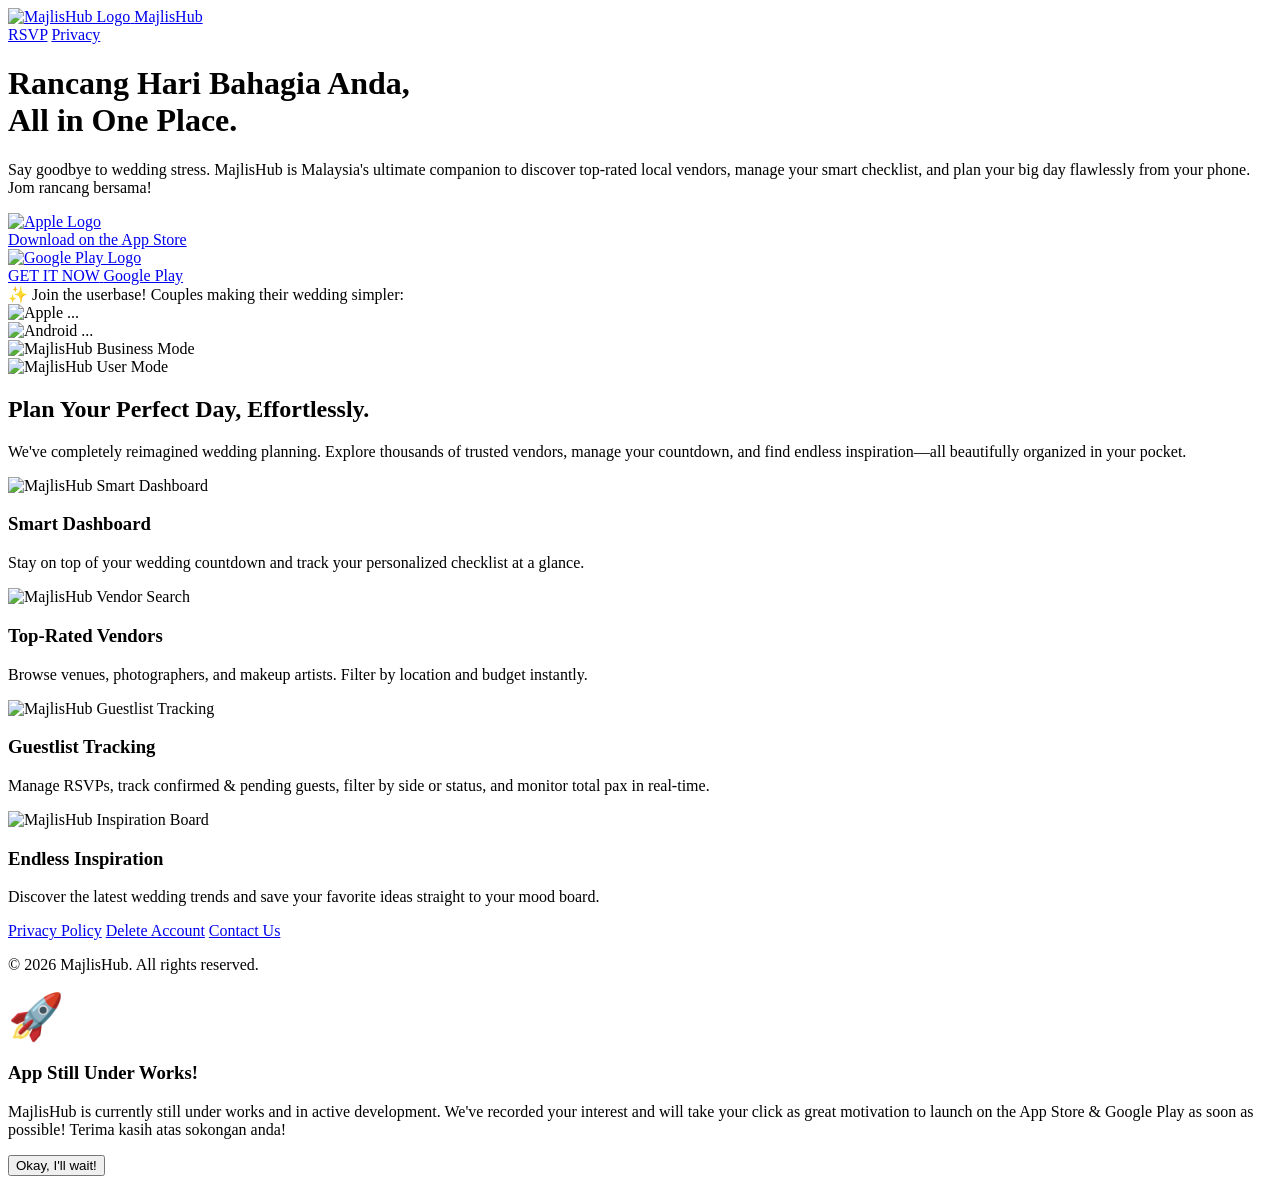
==== index.html @ 289e0866 "Update Get It Now button to increment count and show app under works popup" ====
<!DOCTYPE html>
<html lang="en">
<head>
    
    <meta charset="UTF-8">
    <meta name="viewport" content="width=device-width, initial-scale=1.0">
    <title>MajlisHub | Find Top Wedding Vendors in Malaysia</title>
    <meta name="description" content="Discover top-rated wedding vendors in Malaysia. MajlisHub helps you find photographers, venues, and makeup artists to plan your perfect Malay wedding.">
    <meta name="keywords" content="wedding vendor Malaysia, perkahwinan, jurugambar perkahwinan, pelamin, wedding planner KL, Malay wedding">
    
    <link href="https://fonts.googleapis.com/css2?family=Poppins:wght@400;500;600;700&display=swap" rel="stylesheet">
    <!-- FAVICON -->
    <link rel="icon" type="image/svg+xml" href="assets/MajlisHubLogoSVG.svg">
    <script async src="https://www.googletagmanager.com/gtag/js?id=G-WJCGGY7J5M"></script>
    <script>
      window.dataLayer = window.dataLayer || [];
      function gtag(){dataLayer.push(arguments);}
      gtag('js', new Date());
    
      gtag('config', 'G-WJCGGY7J5M');
    </script>
    <link rel="stylesheet" href="style.css">
</head>
<body>

    <header>
        <a href="/" class="logo-container">
            <img src="assets/MajlisHubLogoSVG.svg" alt="MajlisHub Logo" class="logo-white">
            <span>MajlisHub</span>
        </a>
            <nav class="nav-links">
                <a href="/invitations">RSVP</a>
                <a href="/privacy">Privacy</a>
            </nav>
    </header>

    <main class="hero">
        <div class="hero-content">
            <h1>Rancang Hari Bahagia Anda,<br>All in One Place.</h1>
            <p>Say goodbye to wedding stress. <span class="highlight">MajlisHub</span> is Malaysia's ultimate companion to discover top-rated local vendors, manage your smart checklist, and plan your big day flawlessly from your phone. Jom rancang bersama!</p>
            
            <div class="store-buttons" id="download">
                <a href="#" id="btn-ios" class="store-btn">
                    <img src="https://upload.wikimedia.org/wikipedia/commons/3/31/Apple_logo_white.svg" alt="Apple Logo">
                    <div class="btn-text">
                        <span>Download on the</span>
                        <span>App Store</span>
                    </div>
                </a>
                <a href="#" id="btn-android" class="store-btn">
                    <img src="https://upload.wikimedia.org/wikipedia/commons/d/d0/Google_Play_Arrow_logo.svg" alt="Google Play Logo">
                    <div class="btn-text">
                        <span>GET IT NOW</span>
                        <span>Google Play</span>
                    </div>
                </a>
            </div>

            <div class="hype-meter">
                <div class="hype-title">✨ Join the userbase! Couples making their wedding simpler:</div>
                <div class="hype-counters">
                    <div class="counter-badge" id="badge-ios">
                        <img src="https://upload.wikimedia.org/wikipedia/commons/f/fa/Apple_logo_black.svg" alt="Apple"> 
                        <span id="count-ios">...</span>
                    </div>
                    <div class="counter-badge" id="badge-android">
                        <img src="https://upload.wikimedia.org/wikipedia/commons/d/d0/Google_Play_Arrow_logo.svg" style="filter: none;" alt="Android"> 
                        <span id="count-android">...</span>
                    </div>
                </div>
            </div>

        </div>

        <div class="hero-image-wrapper">
            <div class="hero-phones">
                <div class="phone-mockup business-phone">
                    <img src="assets/screen_business.jpeg" alt="MajlisHub Business Mode">
                </div>
                <div class="phone-mockup normal-phone">
                    <img src="assets/screen_normal.jpeg" alt="MajlisHub User Mode">
                </div>
            </div>
        </div>
    </main>

    <section class="app-showcase" id="features">
        <div class="showcase-header">
            <h2>Plan Your Perfect Day, Effortlessly.</h2>
            <p>We've completely reimagined wedding planning. Explore thousands of trusted vendors, manage your countdown, and find endless inspiration—all beautifully organized in your pocket.</p>
        </div>
        
        <div class="screenshot-grid">
            <div class="screenshot-card">
                <img src="assets/screen_home.jpeg" alt="MajlisHub Smart Dashboard">
                <h3>Smart Dashboard</h3>
                <p>Stay on top of your wedding countdown and track your personalized checklist at a glance.</p>
            </div>
            <div class="screenshot-card">
                <img src="assets/screen_categories.jpeg" alt="MajlisHub Vendor Search">
                <h3>Top-Rated Vendors</h3>
                <p>Browse venues, photographers, and makeup artists. Filter by location and budget instantly.</p>
            </div>
            <div class="screenshot-card">
                <img src="assets/screen_guestlist.png" alt="MajlisHub Guestlist Tracking">
                <h3>Guestlist Tracking</h3>
                <p>Manage RSVPs, track confirmed & pending guests, filter by side or status, and monitor total pax in real-time.</p>
            </div>
            <div class="screenshot-card">
                <img src="assets/screen_ideas.png" alt="MajlisHub Inspiration Board">
                <h3>Endless Inspiration</h3>
                <p>Discover the latest wedding trends and save your favorite ideas straight to your mood board.</p>
            </div>
        </div>
    </section>

    <!-- NEW FOOTER ADDED HERE -->
    <footer>
        <div class="footer-links">
            <!-- Your existing links -->
            <a href="/privacy">Privacy Policy</a>
            
            <!-- THE NEW LINK: This connects index.html to your delete page -->
            <a href="delete-account.html">Delete Account</a>
            
            <a href="mailto:majlishub.my@gmail.com">Contact Us</a>
        </div>
        <p class="footer-copyright">&copy; 2026 MajlisHub. All rights reserved.</p>
    </footer>

    <div class="modal-overlay" id="comingSoonModal">
        <div class="modal-content">
            <div style="font-size: 2.8rem; margin-bottom: 8px;">🚀</div>
            <h3>App Still Under Works!</h3>
            <p>MajlisHub is currently still under works and in active development. We've recorded your interest and will take your click as great motivation to launch on the App Store & Google Play as soon as possible! Terima kasih atas sokongan anda!</p>
            <button class="close-btn" id="close-modal-btn">Okay, I'll wait!</button>
        </div>
    </div>


<script type="module">
    import { initializeApp } from "https://www.gstatic.com/firebasejs/10.8.0/firebase-app.js";
    import { getFirestore, doc, onSnapshot, setDoc, increment, getDoc } from "https://www.gstatic.com/firebasejs/10.8.0/firebase-firestore.js";

    const firebaseConfig = {
      apiKey: "AIzaSyDEtHh0CYcAF1F3VufD40dg7RxUgwBD07k",
      authDomain: "wedmadegood.firebaseapp.com",
      projectId: "wedmadegood",
      storageBucket: "wedmadegood.firebasestorage.app",
      messagingSenderId: "557493417789",
      appId: "1:557493417789:web:461094e671d0b355aab754"
    };

    const app = initializeApp(firebaseConfig);
    const db = getFirestore(app);
    
    // References
    const statsRef = doc(db, "website_stats", "downloads");

    const countIosLabel = document.getElementById('count-ios');
    const countAndroidLabel = document.getElementById('count-android');
    const badgeIos = document.getElementById('badge-ios');
    const badgeAndroid = document.getElementById('badge-android');
    const modal = document.getElementById('comingSoonModal');
    const btnIos = document.getElementById('btn-ios');
    const btnAndroid = document.getElementById('btn-android');
    const btnCloseModal = document.getElementById('close-modal-btn');

    // Initialize stats document if missing
    async function initStats() {
        try {
            const docSnap = await getDoc(statsRef);
            if (!docSnap.exists()) {
                await setDoc(statsRef, { ios: 0, android: 0 }, { merge: true });
            }
        } catch (e) {
            console.warn("Stats init check:", e);
        }
    }
    initStats();

    // Listen for real-time count updates
    onSnapshot(statsRef, (docSnap) => {
        if (docSnap.exists()) {
            const data = docSnap.data();
            
            if (countIosLabel && data.ios !== undefined) {
                countIosLabel.innerText = data.ios;
            }
            if (countAndroidLabel && data.android !== undefined) {
                countAndroidLabel.innerText = data.android;
            }
        }
    }, (error) => {
        console.warn("Real-time stats listener error:", error);
    });

    // Handle button click, increment stats, and show "still under works" popup
    async function trackClickAndShowUnderWorks(platform, event) {
        if (event) event.preventDefault();

        // 1. Instant optimistic counter increment on the UI
        const targetLabel = platform === 'ios' ? countIosLabel : countAndroidLabel;
        const targetBadge = platform === 'ios' ? badgeIos : badgeAndroid;
        if (targetLabel) {
            const current = parseInt(targetLabel.innerText);
            if (!isNaN(current)) {
                targetLabel.innerText = current + 1;
            }
        }
        if (targetBadge) {
            targetBadge.classList.add('pop-animation');
            setTimeout(() => targetBadge.classList.remove('pop-animation'), 300);
        }

        // 2. Pop up modal saying the app is still under works
        if (modal) {
            modal.classList.add('active');
        }

        // 3. Persist increment to Firestore
        try {
            const fieldToUpdate = platform === 'ios' ? { ios: increment(1) } : { android: increment(1) };
            await setDoc(statsRef, fieldToUpdate, { merge: true });
        } catch (error) {
            console.warn("Could not sync increment to Firestore:", error);
        }
    }

    if (btnIos) btnIos.addEventListener('click', (e) => trackClickAndShowUnderWorks('ios', e));
    if (btnAndroid) btnAndroid.addEventListener('click', (e) => trackClickAndShowUnderWorks('android', e));

    if (btnCloseModal) {
        btnCloseModal.addEventListener('click', () => {
            if (modal) modal.classList.remove('active');
        });
    }
    window.addEventListener('click', (e) => {
        if (modal && e.target === modal) modal.classList.remove('active');
    });
</script>
</body>
</html>
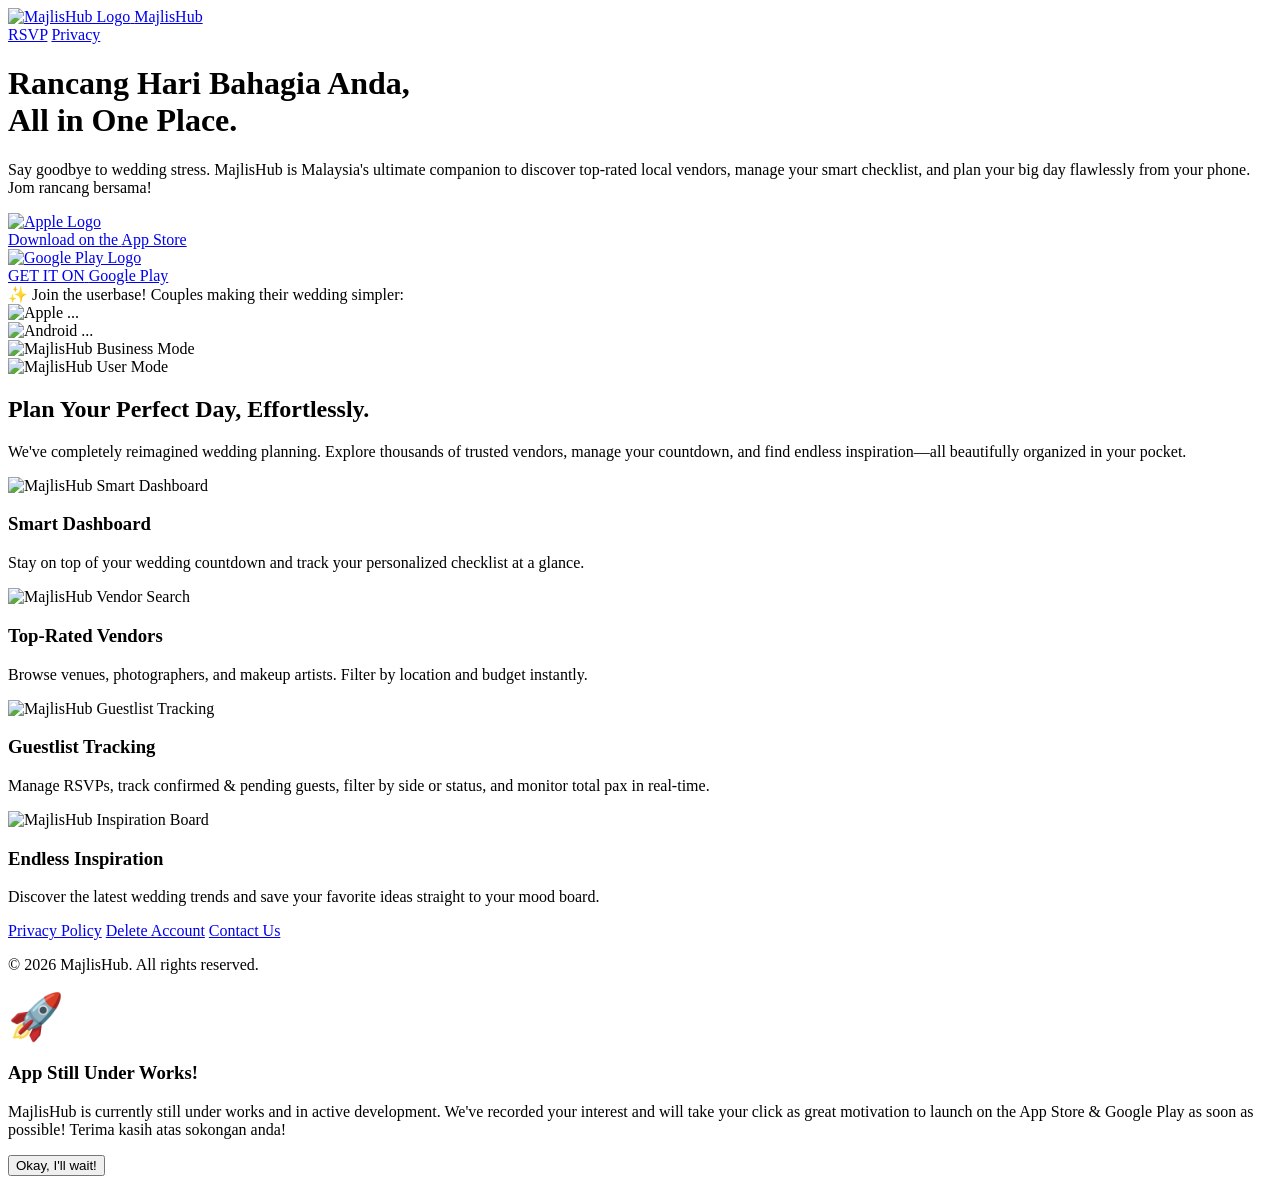
==== commit b3b7a5f9: "Point Android button to Google Play Store and increment downloads counter" ====
--- a/index.html
+++ b/index.html
@@ -47,10 +47,10 @@
                         <span>App Store</span>
                     </div>
                 </a>
-                <a href="#" id="btn-android" class="store-btn">
+                <a href="https://play.google.com/store/apps/details?id=com.majlishub.app" id="btn-android" class="store-btn" target="_blank" rel="noopener noreferrer">
                     <img src="https://upload.wikimedia.org/wikipedia/commons/d/d0/Google_Play_Arrow_logo.svg" alt="Google Play Logo">
                     <div class="btn-text">
-                        <span>GET IT NOW</span>
+                        <span>GET IT ON</span>
                         <span>Google Play</span>
                     </div>
                 </a>
@@ -195,7 +195,36 @@
         console.warn("Real-time stats listener error:", error);
     });
 
-    // Handle button click, increment stats, and show "still under works" popup
+    const PLAY_STORE_URL = "https://play.google.com/store/apps/details?id=com.majlishub.app";
+
+    // Handle Android button click: increment stats and open Play Store
+    async function handleAndroidDownload(event) {
+        if (event) event.preventDefault();
+
+        // 1. Optimistic UI counter increment & animation
+        if (countAndroidLabel) {
+            const current = parseInt(countAndroidLabel.innerText);
+            if (!isNaN(current)) {
+                countAndroidLabel.innerText = current + 1;
+            }
+        }
+        if (badgeAndroid) {
+            badgeAndroid.classList.add('pop-animation');
+            setTimeout(() => badgeAndroid.classList.remove('pop-animation'), 300);
+        }
+
+        // 2. Persist increment to Firestore (with error tolerance)
+        try {
+            await setDoc(statsRef, { android: increment(1) }, { merge: true });
+        } catch (error) {
+            console.warn("Could not sync increment to Firestore:", error);
+        }
+
+        // 3. Open Play Store in new tab / redirect
+        window.open(PLAY_STORE_URL, '_blank', 'noopener,noreferrer');
+    }
+
+    // Handle iOS button click: increment stats and show "still under works" popup
     async function trackClickAndShowUnderWorks(platform, event) {
         if (event) event.preventDefault();
 
@@ -228,7 +257,7 @@
     }
 
     if (btnIos) btnIos.addEventListener('click', (e) => trackClickAndShowUnderWorks('ios', e));
-    if (btnAndroid) btnAndroid.addEventListener('click', (e) => trackClickAndShowUnderWorks('android', e));
+    if (btnAndroid) btnAndroid.addEventListener('click', handleAndroidDownload);
 
     if (btnCloseModal) {
         btnCloseModal.addEventListener('click', () => {
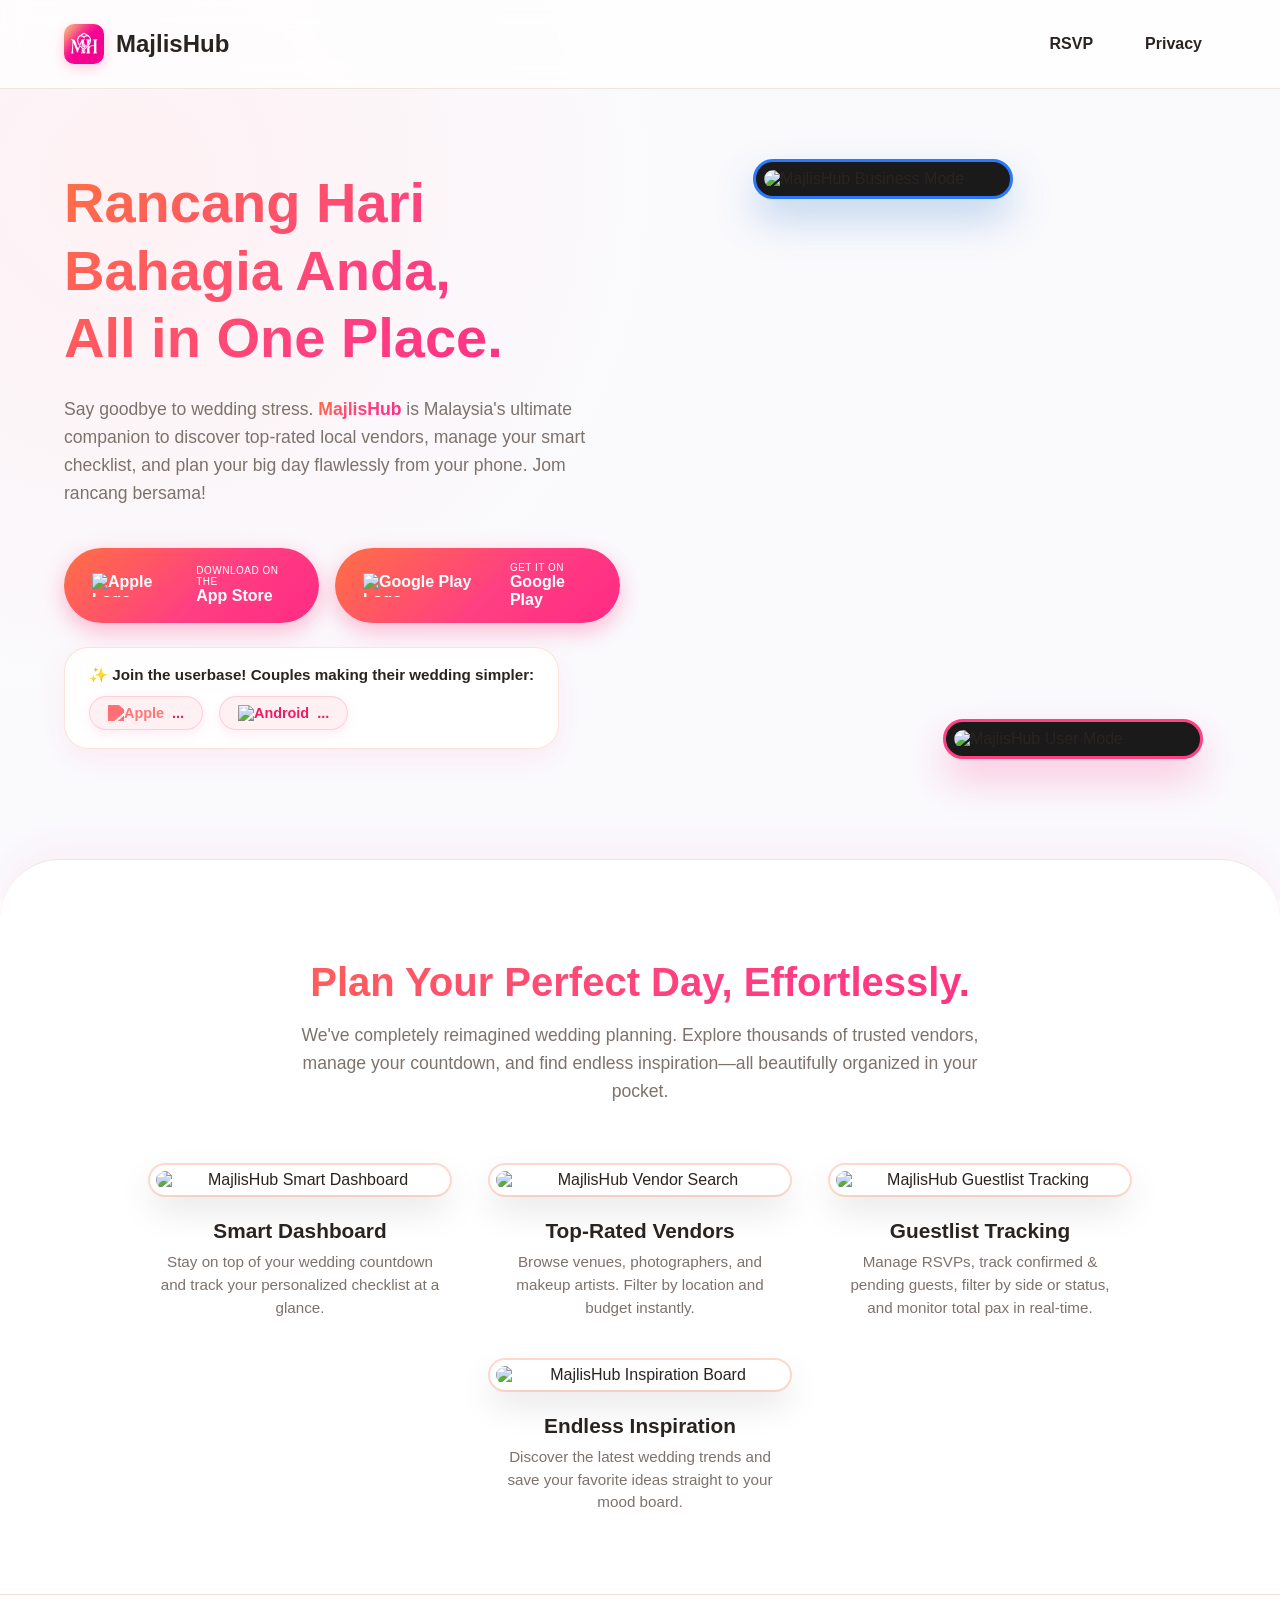
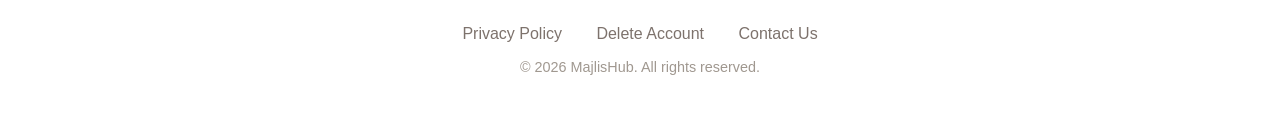
==== commit 0135fa27: "Update website logo and theme to match latest app version" ====
--- a/index.html
+++ b/index.html
@@ -10,7 +10,9 @@
     
     <link href="https://fonts.googleapis.com/css2?family=Poppins:wght@400;500;600;700&display=swap" rel="stylesheet">
     <!-- FAVICON -->
+    <link rel="icon" type="image/png" href="assets/app_logo.png">
     <link rel="icon" type="image/svg+xml" href="assets/MajlisHubLogoSVG.svg">
+    <link rel="apple-touch-icon" href="assets/app_logo.png">
     <script async src="https://www.googletagmanager.com/gtag/js?id=G-WJCGGY7J5M"></script>
     <script>
       window.dataLayer = window.dataLayer || [];
@@ -25,7 +27,7 @@
 
     <header>
         <a href="/" class="logo-container">
-            <img src="assets/MajlisHubLogoSVG.svg" alt="MajlisHub Logo" class="logo-white">
+            <img src="assets/app_logo.png" alt="MajlisHub Logo" class="logo-white">
             <span>MajlisHub</span>
         </a>
             <nav class="nav-links">
@@ -40,7 +42,7 @@
             <p>Say goodbye to wedding stress. <span class="highlight">MajlisHub</span> is Malaysia's ultimate companion to discover top-rated local vendors, manage your smart checklist, and plan your big day flawlessly from your phone. Jom rancang bersama!</p>
             
             <div class="store-buttons" id="download">
-                <a href="#" id="btn-ios" class="store-btn">
+                <a href="https://apps.apple.com/my/app/majlishub/id6782508305" id="btn-ios" class="store-btn" target="_blank" rel="noopener noreferrer">
                     <img src="https://upload.wikimedia.org/wikipedia/commons/3/31/Apple_logo_white.svg" alt="Apple Logo">
                     <div class="btn-text">
                         <span>Download on the</span>
@@ -195,7 +197,35 @@
         console.warn("Real-time stats listener error:", error);
     });
 
+    const APP_STORE_URL = "https://apps.apple.com/my/app/majlishub/id6782508305";
     const PLAY_STORE_URL = "https://play.google.com/store/apps/details?id=com.majlishub.app";
+
+    // Handle iOS button click: increment stats and open App Store
+    async function handleIosDownload(event) {
+        if (event) event.preventDefault();
+
+        // 1. Optimistic UI counter increment & animation
+        if (countIosLabel) {
+            const current = parseInt(countIosLabel.innerText);
+            if (!isNaN(current)) {
+                countIosLabel.innerText = current + 1;
+            }
+        }
+        if (badgeIos) {
+            badgeIos.classList.add('pop-animation');
+            setTimeout(() => badgeIos.classList.remove('pop-animation'), 300);
+        }
+
+        // 2. Persist increment to Firestore (with error tolerance)
+        try {
+            await setDoc(statsRef, { ios: increment(1) }, { merge: true });
+        } catch (error) {
+            console.warn("Could not sync increment to Firestore:", error);
+        }
+
+        // 3. Open App Store in new tab / redirect
+        window.open(APP_STORE_URL, '_blank', 'noopener,noreferrer');
+    }
 
     // Handle Android button click: increment stats and open Play Store
     async function handleAndroidDownload(event) {
@@ -224,7 +254,7 @@
         window.open(PLAY_STORE_URL, '_blank', 'noopener,noreferrer');
     }
 
-    // Handle iOS button click: increment stats and show "still under works" popup
+    // Handle button click fallback if needed
     async function trackClickAndShowUnderWorks(platform, event) {
         if (event) event.preventDefault();
 
@@ -256,7 +286,7 @@
         }
     }
 
-    if (btnIos) btnIos.addEventListener('click', (e) => trackClickAndShowUnderWorks('ios', e));
+    if (btnIos) btnIos.addEventListener('click', handleIosDownload);
     if (btnAndroid) btnAndroid.addEventListener('click', handleAndroidDownload);
 
     if (btnCloseModal) {
--- a/style.css
+++ b/style.css
@@ -0,0 +1,856 @@
+:root {
+    /* App Latest Version Theme - Primary Gradient */
+    --primary-gradient: linear-gradient(135deg, #FF7043 0%, #FF4081 55%, #FF2A85 100%);
+    --primary-gradient-vertical: linear-gradient(180deg, #FF7043 0%, #FF4081 50%, #FF2A85 100%);
+    --business-gradient: linear-gradient(135deg, #448AFF 0%, #2979FF 55%, #1565C0 100%);
+    
+    /* App Brand Accents */
+    --accent-pink: #FF4081;
+    --accent-pink-hover: #E91E63;
+    --primary-fg: #E91E63;
+    --pink-light: #FFF0F3;
+    --peach-light: #FFF7F0;
+    --neutral-border: #F0E4DE;
+    
+    /* Backwards compatibility aliases */
+    --primary-gold: #FF7043;
+    --primary-gold-dark: #E91E63;
+    --gold-gradient: linear-gradient(135deg, #FF7043 0%, #FF4081 55%, #FF2A85 100%);
+    --pink-gradient: linear-gradient(135deg, #FF7043 0%, #FF4081 55%, #FF2A85 100%);
+    --gold-pink-gradient: linear-gradient(135deg, #FF7043 0%, #FF4081 55%, #FF2A85 100%);
+
+    /* Backgrounds & Text */
+    --bg-main: #FAFAFD;
+    --bg-light: #FFFFFF;
+    --text-dark: #2A2421;
+    --text-muted: #7D726C;
+    --phone-bezel: #F5EFEB;
+    
+    /* Shadows */
+    --card-shadow: 0 15px 35px rgba(233, 30, 99, 0.08);
+    --primary-shadow: 0 14px 28px rgba(194, 24, 91, 0.22);
+    --business-shadow: 0 14px 28px rgba(21, 101, 192, 0.25);
+    --border-radius: 24px;
+    --danger-red: #E53935;
+}
+
+* {
+    margin: 0;
+    padding: 0;
+    box-sizing: border-box;
+    font-family: 'Poppins', sans-serif;
+}
+
+body {
+    background: radial-gradient(circle at 10% 20%, rgba(255, 240, 243, 0.9) 0%, rgba(250, 250, 253, 1) 40%),
+                radial-gradient(circle at 90% 80%, rgba(255, 243, 238, 0.7) 0%, rgba(250, 250, 253, 1) 50%);
+    background-attachment: fixed;
+    color: var(--text-dark);
+    overflow-x: hidden;
+    min-height: 100vh;
+    display: flex;
+    flex-direction: column;
+}
+
+/* --- NAVIGATION --- */
+header {
+    display: flex;
+    justify-content: space-between;
+    align-items: center;
+    padding: 24px 5%;
+    background: rgba(255, 255, 255, 0.75);
+    backdrop-filter: blur(12px);
+    border-bottom: 1px solid var(--neutral-border);
+    position: sticky;
+    top: 0;
+    z-index: 100;
+}
+
+.logo-container {
+    display: flex;
+    align-items: center;
+    gap: 12px;
+    font-weight: 700;
+    font-size: 24px;
+    color: var(--text-dark);
+    text-decoration: none;
+}
+
+.logo-container img {
+    height: 40px;
+    width: 40px;
+    border-radius: 10px;
+    object-fit: cover;
+    box-shadow: 0 4px 12px rgba(255, 64, 129, 0.25);
+    margin-bottom: 0px;
+}
+
+.logo-white {
+    filter: none;
+}
+
+.nav-links {
+    display: flex;
+    gap: 24px;
+}
+
+.nav-links a {
+    text-decoration: none;
+    color: var(--text-dark);
+    font-weight: 600;
+    font-size: 16px;
+    transition: all 0.3s ease;
+    padding: 6px 14px;
+    border-radius: 20px;
+}
+
+.nav-links a:hover {
+    color: var(--accent-pink-hover);
+    background: var(--pink-light);
+}
+
+/* --- HERO SECTION --- */
+.hero {
+    display: flex;
+    align-items: center;
+    justify-content: space-between;
+    padding: 70px 5% 100px;
+    gap: 40px;
+}
+
+.hero-content {
+    flex: 1;
+    max-width: 600px;
+}
+
+.hero-content h1 {
+    font-size: 3.5rem;
+    line-height: 1.2;
+    margin-bottom: 24px;
+    color: var(--text-dark);
+    background: var(--primary-gradient);
+    -webkit-background-clip: text;
+    -webkit-text-fill-color: transparent;
+}
+
+.hero-content p {
+    font-size: 1.1rem;
+    line-height: 1.6;
+    margin-bottom: 40px;
+    color: var(--text-muted);
+}
+
+.highlight {
+    background: var(--primary-gradient);
+    -webkit-background-clip: text;
+    -webkit-text-fill-color: transparent;
+    font-weight: 700;
+}
+
+/* --- BUTTONS & HYPE METER --- */
+.store-buttons {
+    display: flex;
+    gap: 16px;
+    margin-bottom: 24px;
+}
+
+.store-btn {
+    display: flex;
+    align-items: center;
+    background: var(--primary-gradient);
+    color: white;
+    text-decoration: none;
+    padding: 14px 28px;
+    border-radius: 50px;
+    font-weight: 600;
+    transition: transform 0.25s ease, box-shadow 0.3s ease;
+    box-shadow: 0 8px 22px rgba(255, 64, 129, 0.35);
+    cursor: pointer;
+}
+
+.store-btn:hover {
+    transform: translateY(-3px);
+    box-shadow: 0 12px 28px rgba(255, 42, 133, 0.45);
+}
+
+.store-btn img {
+    height: 24px;
+    margin-right: 12px;
+}
+
+.btn-text {
+    display: flex;
+    flex-direction: column;
+    text-align: left;
+}
+
+.btn-text span:first-child {
+    font-size: 10px;
+    font-weight: 400;
+    text-transform: uppercase;
+    letter-spacing: 0.5px;
+}
+
+.btn-text span:last-child {
+    font-size: 16px;
+}
+
+.hype-meter {
+    background: rgba(255, 255, 255, 0.85);
+    backdrop-filter: blur(12px);
+    padding: 18px 24px;
+    border-radius: 24px;
+    display: inline-block;
+    border: 1px solid rgba(255, 112, 67, 0.2);
+    box-shadow: 0 10px 30px rgba(255, 64, 129, 0.08);
+}
+
+.hype-title {
+    font-size: 0.95rem;
+    font-weight: 600;
+    color: var(--text-dark);
+    margin-bottom: 12px;
+    display: flex;
+    align-items: center;
+    gap: 8px;
+}
+
+.hype-counters {
+    display: flex;
+    gap: 16px;
+}
+
+.counter-badge {
+    display: flex;
+    align-items: center;
+    gap: 8px;
+    background: var(--pink-light);
+    border: 1px solid rgba(255, 64, 129, 0.2);
+    padding: 8px 18px;
+    border-radius: 50px;
+    font-size: 0.9rem;
+    font-weight: 700;
+    color: var(--accent-pink-hover);
+    box-shadow: 0 4px 12px rgba(255, 64, 129, 0.1);
+    transition: transform 0.3s cubic-bezier(0.175, 0.885, 0.32, 1.275);
+}
+
+.pop-animation {
+    transform: scale(1.1);
+    color: var(--accent-pink-hover);
+}
+
+.counter-badge img {
+    height: 16px;
+    filter: invert(53%) sepia(82%) saturate(416%) hue-rotate(309deg) brightness(101%) contrast(101%);
+}
+
+/* --- HERO IMAGE AREA --- */
+.hero-image-wrapper {
+    flex: 1;
+    display: flex;
+    justify-content: center;
+    align-items: center;
+    position: relative;
+}
+
+.hero-phones {
+    position: relative;
+    width: 450px;
+    height: 600px;
+    transform: translateX(40px);
+}
+
+.phone-mockup {
+    position: absolute;
+    background-color: #1A1A1A;
+    border-radius: 44px;
+    padding: 8px;
+    box-shadow: 0 20px 40px rgba(0, 0, 0, 0.15);
+    width: 260px;
+    overflow: hidden;
+}
+
+.phone-mockup img {
+    width: 100%;
+    height: auto;
+    border-radius: 34px;
+    display: block;
+}
+
+.business-phone {
+    top: 0;
+    left: 0;
+    z-index: 1;
+    border: 3px solid #2979FF;
+    box-shadow: 0 20px 40px rgba(21, 101, 192, 0.25);
+}
+
+.normal-phone {
+    bottom: 0;
+    right: 0;
+    z-index: 2;
+    border: 3px solid #FF4081;
+    box-shadow: 0 20px 40px rgba(255, 42, 133, 0.25);
+}
+
+/* --- APP SHOWCASE SECTION --- */
+.app-showcase {
+    background-color: var(--bg-light);
+    padding: 100px 5% 80px;
+    text-align: center;
+    border-top-left-radius: 60px;
+    border-top-right-radius: 60px;
+    box-shadow: 0 -15px 40px rgba(255, 64, 129, 0.05);
+    border-top: 1px solid var(--neutral-border);
+}
+
+.showcase-header h2 {
+    font-size: 2.5rem;
+    color: var(--text-dark);
+    margin-bottom: 16px;
+    background: var(--primary-gradient);
+    -webkit-background-clip: text;
+    -webkit-text-fill-color: transparent;
+}
+
+.showcase-header p {
+    font-size: 1.1rem;
+    color: var(--text-muted);
+    max-width: 700px;
+    margin: 0 auto 60px;
+    line-height: 1.6;
+}
+
+.screenshot-grid {
+    display: flex;
+    justify-content: center;
+    gap: 40px;
+    flex-wrap: wrap;
+}
+
+.screenshot-card {
+    flex: 1;
+    min-width: 260px;
+    max-width: 300px;
+    display: flex;
+    flex-direction: column;
+    align-items: center;
+}
+
+.screenshot-card img {
+    width: 100%;
+    border-radius: 32px;
+    box-shadow: 0 15px 35px rgba(0, 0, 0, 0.1);
+    border: 6px solid #FFF;
+    outline: 2px solid rgba(255, 112, 67, 0.25);
+    margin-bottom: 24px;
+    transition: transform 0.3s ease, box-shadow 0.3s ease, outline-color 0.3s ease;
+}
+
+.screenshot-card:hover img {
+    transform: translateY(-10px);
+    box-shadow: 0 20px 45px rgba(255, 64, 129, 0.25);
+    outline-color: var(--accent-pink-hover);
+}
+
+.screenshot-card h3 {
+    font-size: 1.3rem;
+    color: var(--text-dark);
+    margin-bottom: 8px;
+}
+
+.screenshot-card p {
+    font-size: 0.95rem;
+    color: var(--text-muted);
+    line-height: 1.5;
+    padding: 0 10px;
+}
+
+/* --- MAIN & CONTAINER SECTION --- */
+main {
+    flex: 1;
+    display: flex;
+    align-items: center;
+    justify-content: center;
+    padding: 40px 20px;
+}
+
+/* --- CARDS (Generic / Privacy / Support / Delete Account / RSVP) --- */
+.privacy-container, .support-section, .content-container {
+    flex: 1;
+    padding: 40px 5% 100px;
+    display: flex;
+    justify-content: center;
+    align-items: center;
+}
+
+.privacy-content, .support-card, .card, .rsvp-card {
+    background: var(--bg-light);
+    padding: 50px;
+    border-radius: 32px;
+    max-width: 800px;
+    width: 100%;
+    box-shadow: 0 20px 45px rgba(194, 24, 91, 0.08);
+    border: 1px solid var(--neutral-border);
+}
+
+.support-card, .card {
+    max-width: 600px;
+}
+
+.rsvp-card {
+    max-width: 550px;
+    border-radius: var(--border-radius);
+    box-shadow: var(--card-shadow);
+    padding: 40px;
+}
+
+.privacy-content h1, .card h1 {
+    color: var(--text-dark);
+    font-size: 2.2rem;
+    margin-bottom: 8px;
+}
+
+.card h1 {
+    font-size: 2rem;
+    margin-bottom: 16px;
+}
+
+.date {
+    font-size: 0.9rem;
+    color: var(--text-muted);
+    margin-bottom: 30px;
+    padding-bottom: 20px;
+    border-bottom: 1px solid #eee;
+}
+
+.privacy-content h3 {
+    color: var(--accent-pink-hover);
+    margin-top: 32px;
+    margin-bottom: 12px;
+    font-size: 1.3rem;
+}
+
+.privacy-content p, .card p {
+    color: var(--text-muted);
+    line-height: 1.7;
+    margin-bottom: 16px;
+    font-size: 1.05rem;
+}
+
+.privacy-content ul {
+    margin-left: 20px;
+    margin-bottom: 16px;
+    color: var(--text-muted);
+    line-height: 1.7;
+}
+
+/* --- FOOTER --- */
+footer {
+    background-color: var(--bg-light);
+    padding: 30px 5% 40px;
+    text-align: center;
+    margin-top: auto;
+    border-top: 1px solid var(--neutral-border);
+}
+
+.footer-links {
+    margin-bottom: 16px;
+}
+
+.footer-links a {
+    color: var(--text-muted);
+    text-decoration: none;
+    font-weight: 500;
+    transition: color 0.3s ease;
+    margin: 0 15px;
+}
+
+.footer-links a:hover {
+    color: var(--accent-pink-hover);
+}
+
+.footer-copyright {
+    color: #A09890;
+    font-size: 0.9rem;
+}
+
+/* --- POPUP MODAL --- */
+.modal-overlay {
+    position: fixed;
+    top: 0;
+    left: 0;
+    width: 100%;
+    height: 100%;
+    background: rgba(0, 0, 0, 0.6);
+    display: flex;
+    align-items: center;
+    justify-content: center;
+    z-index: 1000;
+    opacity: 0;
+    pointer-events: none;
+    transition: opacity 0.3s ease;
+}
+
+.modal-overlay.active {
+    opacity: 1;
+    pointer-events: auto;
+}
+
+.modal-content {
+    background: white;
+    padding: 40px;
+    border-radius: 24px;
+    max-width: 450px;
+    width: 90%;
+    text-align: center;
+    box-shadow: 0 15px 50px rgba(0,0,0,0.2);
+    transform: translateY(30px);
+    transition: transform 0.3s ease;
+    border: 1px solid rgba(255, 112, 67, 0.25);
+}
+
+.modal-overlay.active .modal-content {
+    transform: translateY(0);
+}
+
+.modal-content h3 {
+    color: var(--accent-pink-hover);
+    font-size: 1.8rem;
+    margin-bottom: 16px;
+}
+
+.modal-content p {
+    color: var(--text-muted);
+    line-height: 1.6;
+    margin-bottom: 30px;
+    font-size: 1rem;
+}
+
+.close-btn {
+    background: var(--primary-gradient);
+    color: white;
+    border: none;
+    padding: 14px 36px;
+    border-radius: 50px;
+    font-size: 1rem;
+    font-weight: 600;
+    cursor: pointer;
+    transition: transform 0.2s, box-shadow 0.3s;
+    box-shadow: 0 6px 18px rgba(255, 64, 129, 0.35);
+}
+
+.close-btn:hover {
+    transform: translateY(-2px);
+    box-shadow: 0 8px 22px rgba(255, 42, 133, 0.45);
+}
+
+/* --- RESPONSIVE DESIGN --- */
+@media (max-width: 900px) {
+    .hero {
+        flex-direction: column;
+        text-align: center;
+        padding-top: 40px;
+        padding-bottom: 60px;
+    }
+
+    .hero-content h1 {
+        font-size: 2.5rem;
+    }
+
+    .store-buttons {
+        justify-content: center;
+        flex-wrap: wrap;
+    }
+
+    .hero-image-wrapper {
+        justify-content: center;
+        margin-top: 40px;
+        position: static;
+        transform: none;
+    }
+
+    .hero-phones {
+        position: static;
+        width: auto;
+        height: auto;
+        display: flex;
+        flex-direction: column;
+        align-items: center;
+        gap: 20px;
+        transform: none;
+    }
+
+    .phone-mockup {
+        position: static;
+        width: 100%;
+        max-width: 280px;
+    }
+}
+
+/* --- RSVP & INVITATION STYLES --- */
+@keyframes fadeIn {
+    from { opacity: 0; transform: translateY(15px); }
+    to { opacity: 1; transform: translateY(0); }
+}
+
+.hidden {
+    display: none !important;
+}
+
+.badge {
+    display: inline-block;
+    background: var(--pink-light);
+    color: var(--accent-pink-hover);
+    border: 1px solid rgba(255, 64, 129, 0.3);
+    padding: 6px 16px;
+    border-radius: 50px;
+    font-size: 0.85rem;
+    font-weight: 600;
+    text-transform: uppercase;
+    letter-spacing: 1px;
+    margin-bottom: 12px;
+}
+
+.rsvp-card h1 {
+    font-size: 2rem;
+    margin-bottom: 12px;
+    color: var(--text-dark);
+}
+
+.rsvp-card p.subtitle {
+    color: var(--text-muted);
+    font-size: 0.95rem;
+    line-height: 1.6;
+    margin-bottom: 28px;
+}
+
+.event-info {
+    background: #FFFDF9;
+    border-radius: 16px;
+    padding: 20px;
+    margin-bottom: 28px;
+    text-align: left;
+    border: 1px solid var(--neutral-border);
+}
+
+.info-row {
+    display: flex;
+    align-items: flex-start;
+    gap: 12px;
+    margin-bottom: 10px;
+    font-size: 0.95rem;
+    color: var(--text-dark);
+}
+
+.info-row:last-child {
+    margin-bottom: 0;
+}
+
+.info-icon {
+    font-size: 1.1rem;
+}
+
+.form-group {
+    margin-bottom: 20px;
+    text-align: left;
+}
+
+.form-group label {
+    display: block;
+    font-weight: 600;
+    font-size: 0.9rem;
+    margin-bottom: 8px;
+    color: var(--text-dark);
+}
+
+.form-group label .required {
+    color: var(--accent-pink-hover);
+}
+
+.form-control {
+    width: 100%;
+    padding: 14px 18px;
+    border: 2px solid #EAE6E1;
+    border-radius: 14px;
+    font-size: 0.95rem;
+    outline: none;
+    transition: border-color 0.3s ease, background-color 0.3s ease;
+    background: #FAFAFA;
+}
+
+.form-control:focus {
+    border-color: var(--accent-pink);
+    background: #FFFFFF;
+    box-shadow: 0 0 0 4px rgba(255, 64, 129, 0.15);
+}
+
+textarea.form-control {
+    resize: vertical;
+    min-height: 120px;
+}
+
+.attendance-options {
+    display: flex;
+    gap: 12px;
+    margin-bottom: 20px;
+}
+
+.radio-tile {
+    flex: 1;
+    position: relative;
+}
+
+.radio-tile input {
+    position: absolute;
+    opacity: 0;
+    width: 100%;
+    height: 100%;
+    cursor: pointer;
+}
+
+.tile-content {
+    border: 2px solid #EAE6E1;
+    border-radius: 14px;
+    padding: 14px;
+    text-align: center;
+    font-weight: 600;
+    font-size: 0.9rem;
+    color: var(--text-muted);
+    transition: all 0.2s ease;
+    background: #FAFAFA;
+}
+
+.radio-tile input:checked + .tile-content {
+    border-color: var(--accent-pink-hover);
+    background: var(--pink-light);
+    color: var(--accent-pink-hover);
+}
+
+.btn-primary, .submit-btn {
+    width: 100%;
+    background: var(--primary-gradient);
+    color: white;
+    border: none;
+    padding: 16px;
+    border-radius: 50px;
+    font-size: 1rem;
+    font-weight: 600;
+    cursor: pointer;
+    box-shadow: 0 6px 20px rgba(255, 64, 129, 0.35);
+    transition: transform 0.2s ease, box-shadow 0.3s ease;
+}
+
+.btn-primary:hover, .submit-btn:hover {
+    transform: translateY(-2px);
+    box-shadow: 0 8px 25px rgba(255, 42, 133, 0.45);
+}
+
+.btn-primary:disabled, .submit-btn:disabled {
+    background: #CCCCCC;
+    box-shadow: none;
+    cursor: not-allowed;
+    transform: none;
+}
+
+.error-msg {
+    color: #D93025;
+    font-size: 0.85rem;
+    margin-top: 10px;
+    text-align: center;
+}
+
+/* --- DELETE ACCOUNT STYLES --- */
+.icon-warning {
+    font-size: 48px;
+    margin-bottom: 20px;
+}
+
+.data-list {
+    text-align: left;
+    background: #FFFDF9;
+    padding: 20px;
+    border-radius: 16px;
+    margin-bottom: 30px;
+    border: 1px solid var(--neutral-border);
+}
+
+.data-list h4 {
+    margin-bottom: 12px;
+    color: var(--text-dark);
+}
+
+.data-list ul {
+    list-style-type: none;
+    color: var(--text-muted);
+}
+
+.data-list li {
+    margin-bottom: 8px;
+    display: flex;
+    align-items: center;
+    gap: 10px;
+}
+
+.data-list li::before {
+    content: "•";
+    color: var(--danger-red);
+    font-weight: bold;
+    font-size: 1.2rem;
+}
+
+.btn-delete {
+    display: inline-block;
+    background-color: var(--danger-red);
+    color: white;
+    text-decoration: none;
+    padding: 16px 32px;
+    border-radius: 50px;
+    font-weight: 600;
+    font-size: 1.1rem;
+    transition: background-color 0.3s ease, transform 0.2s ease;
+    box-shadow: 0 4px 15px rgba(229, 57, 53, 0.3);
+    width: 100%;
+    margin-bottom: 16px;
+    cursor: pointer;
+    border: none;
+}
+
+.btn-delete:hover {
+    background-color: #C62828;
+    transform: translateY(-2px);
+}
+
+.btn-cancel {
+    display: inline-block;
+    color: var(--text-muted);
+    text-decoration: none;
+    font-weight: 500;
+    padding: 10px;
+    transition: color 0.3s;
+}
+
+.btn-cancel:hover {
+    color: var(--text-dark);
+}
+
+.privacy-content a {
+    color: var(--accent-pink-hover);
+    text-decoration: none;
+    font-weight: 500;
+}
+
+.privacy-content a:hover {
+    text-decoration: underline;
+}
+
+@media (max-width: 600px) {
+    .privacy-content, .support-card, .card {
+        padding: 30px 20px;
+        border-radius: 20px;
+    }
+    .privacy-content h1, .card h1 {
+        font-size: 1.8rem;
+    }
+}
